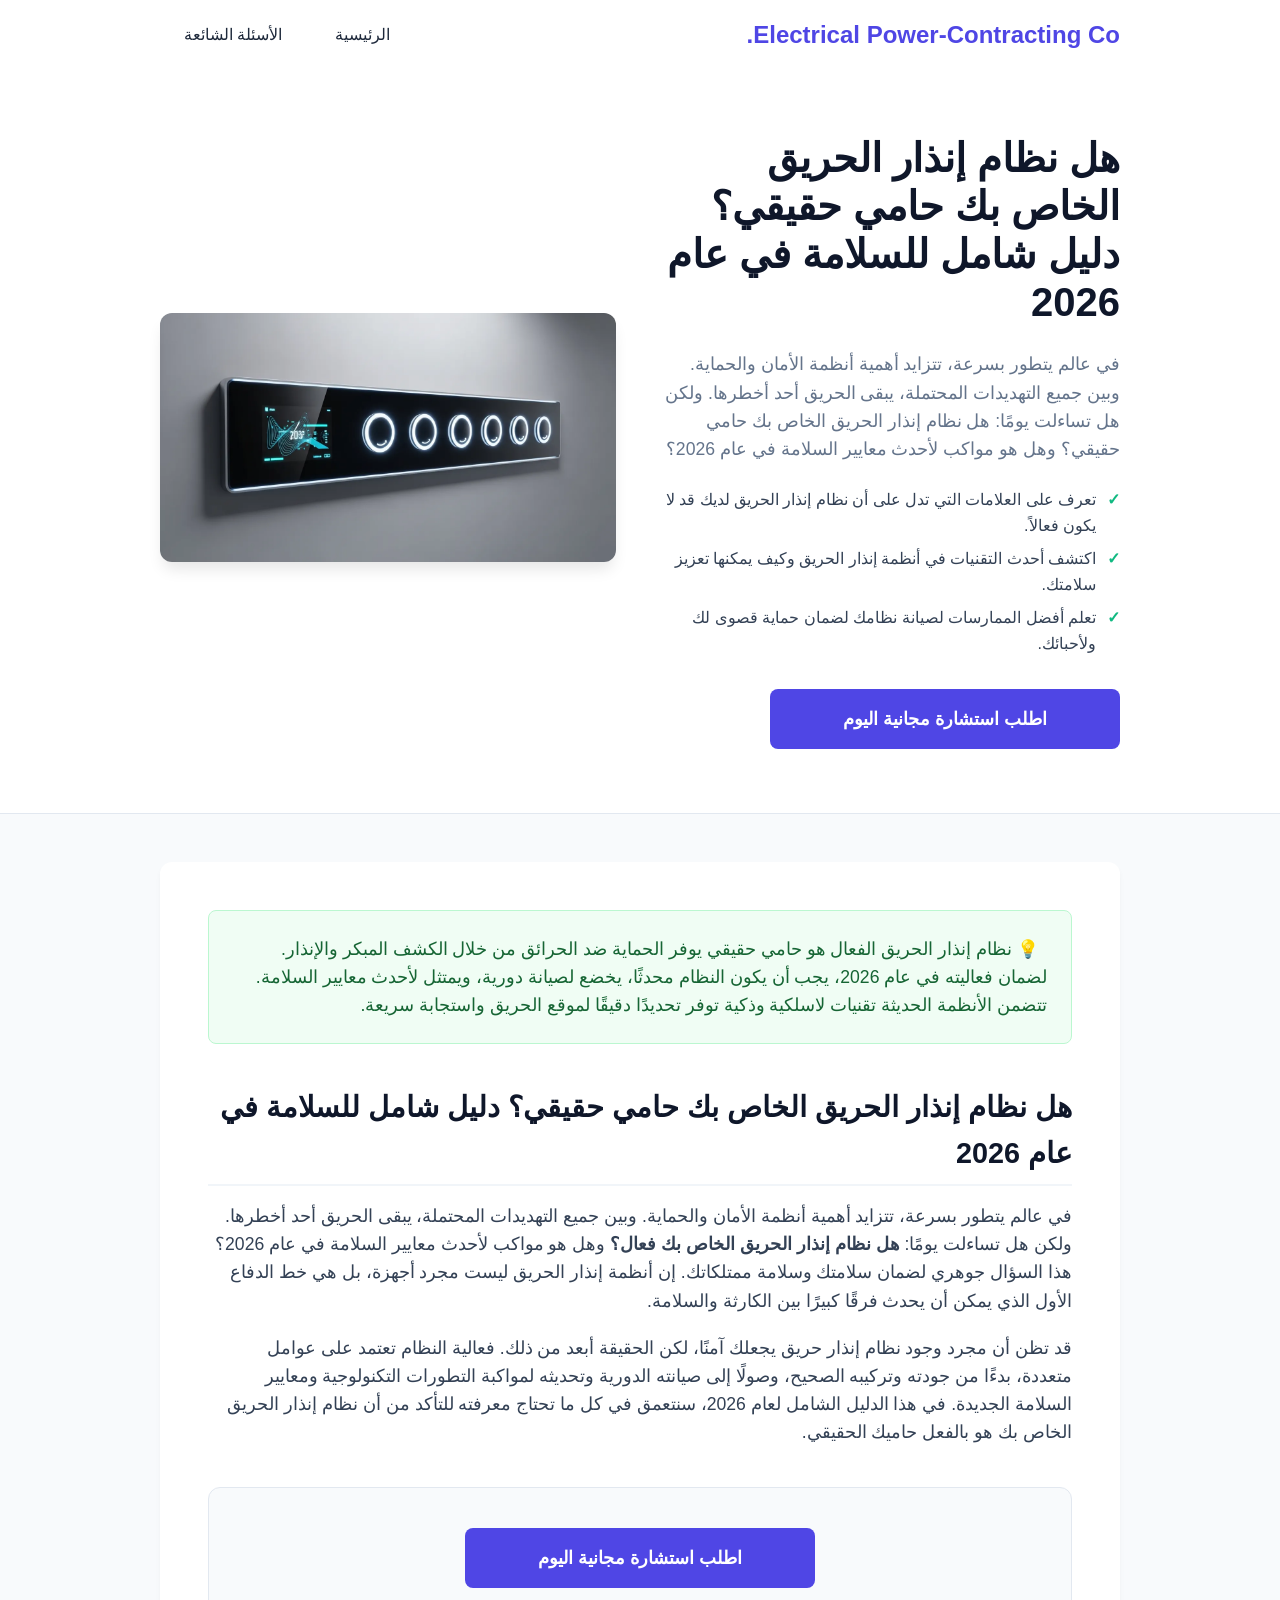
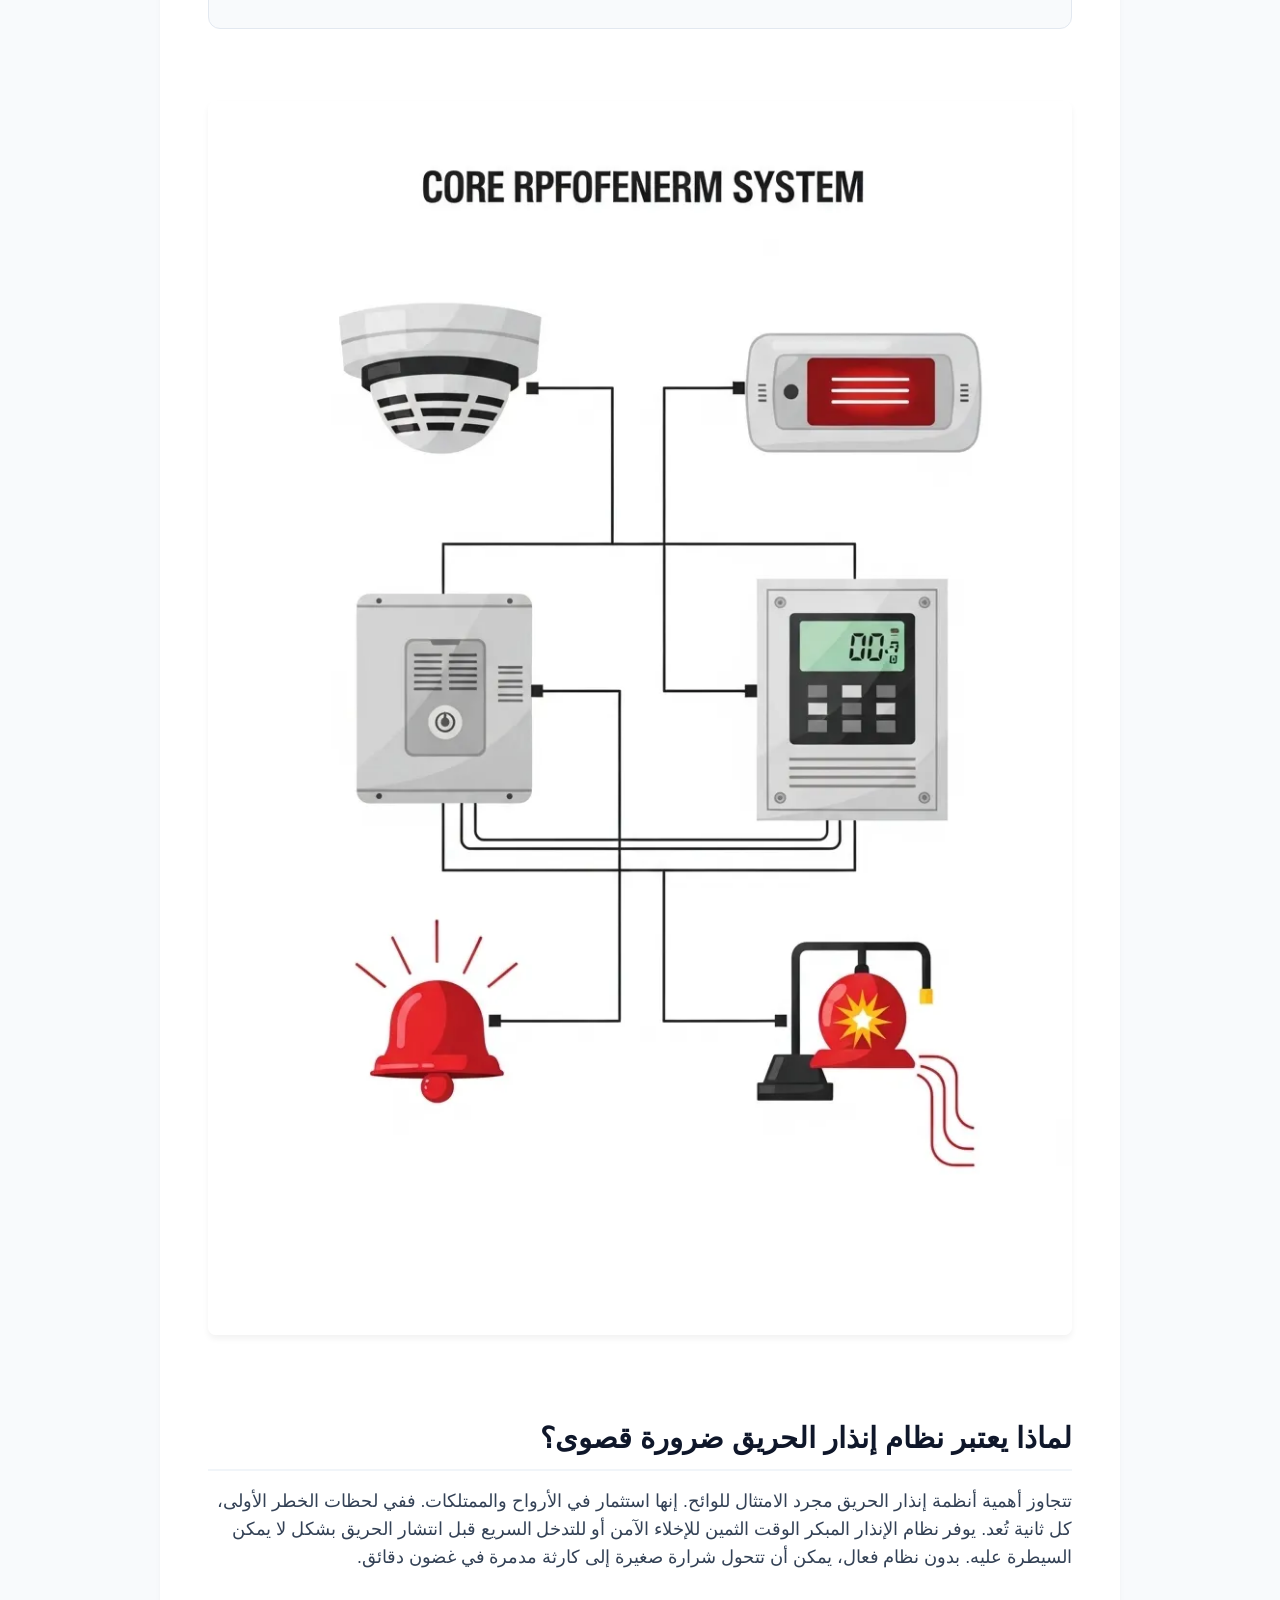
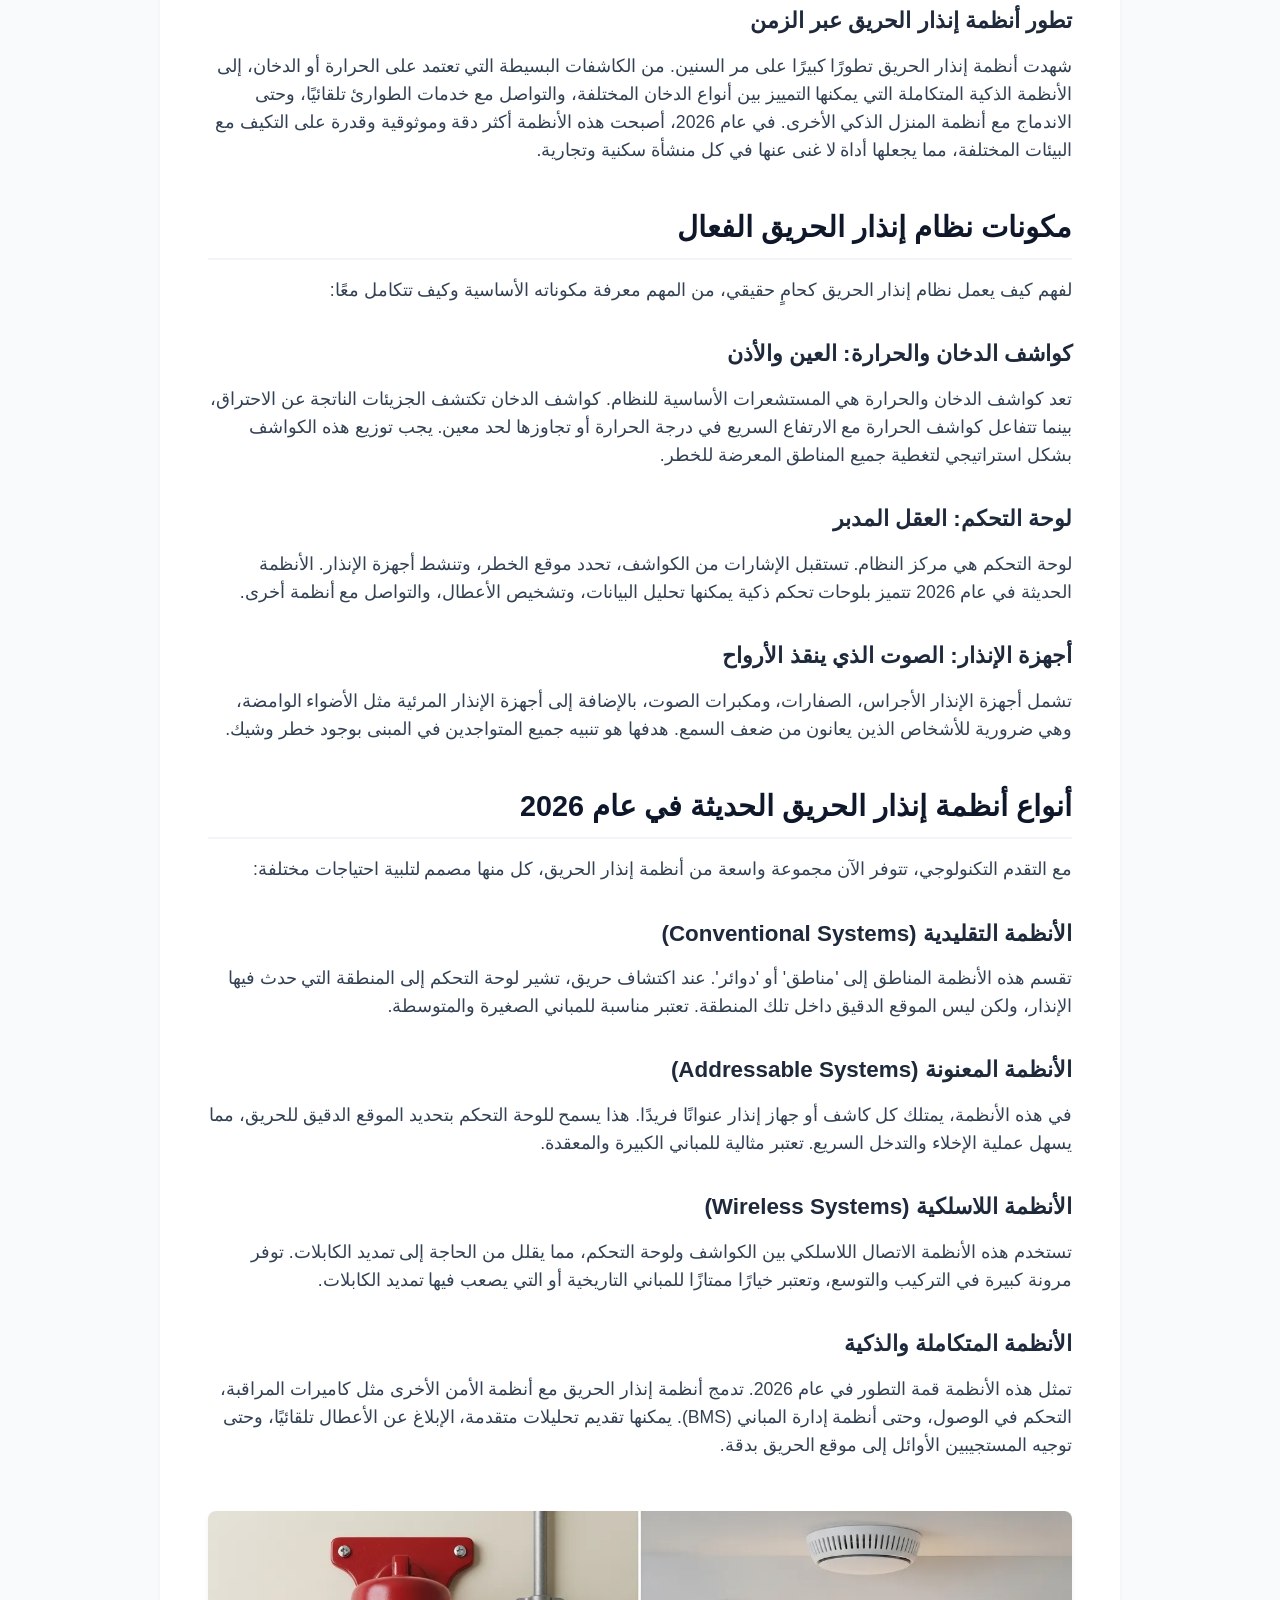
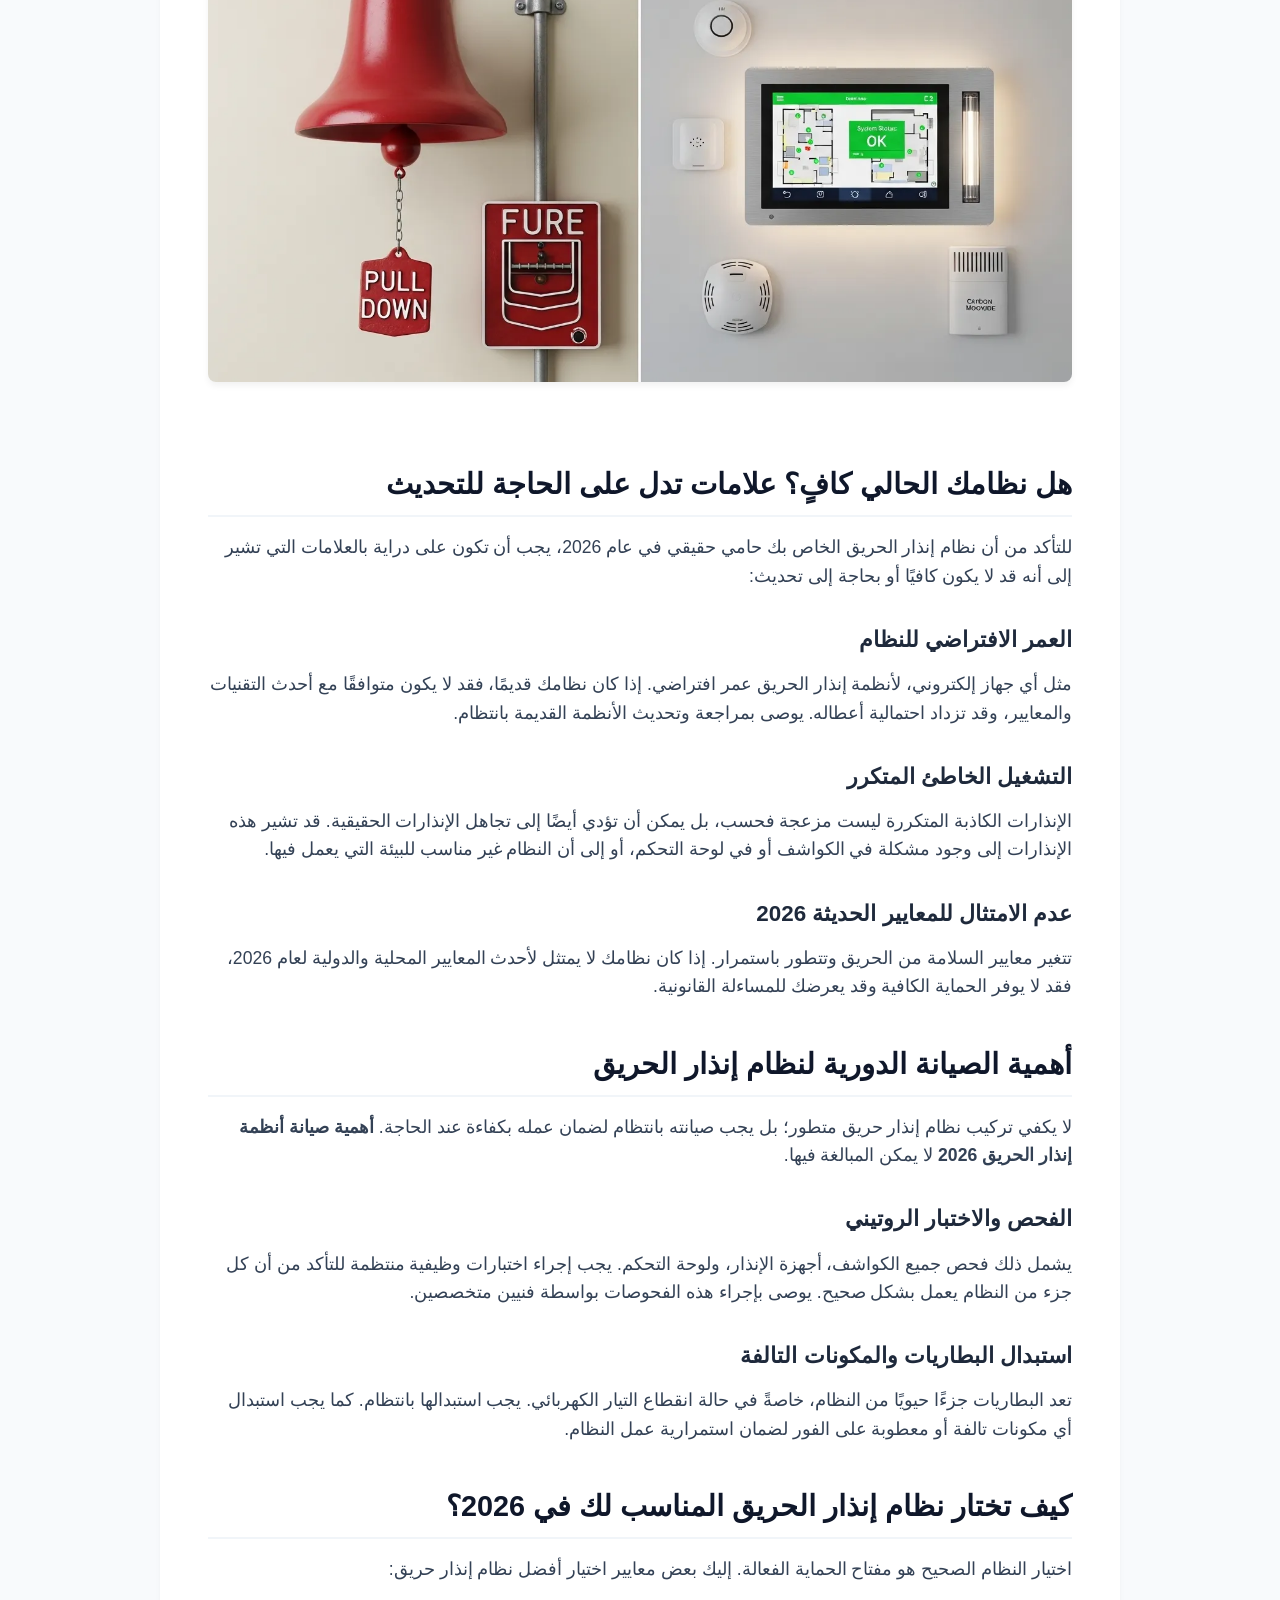
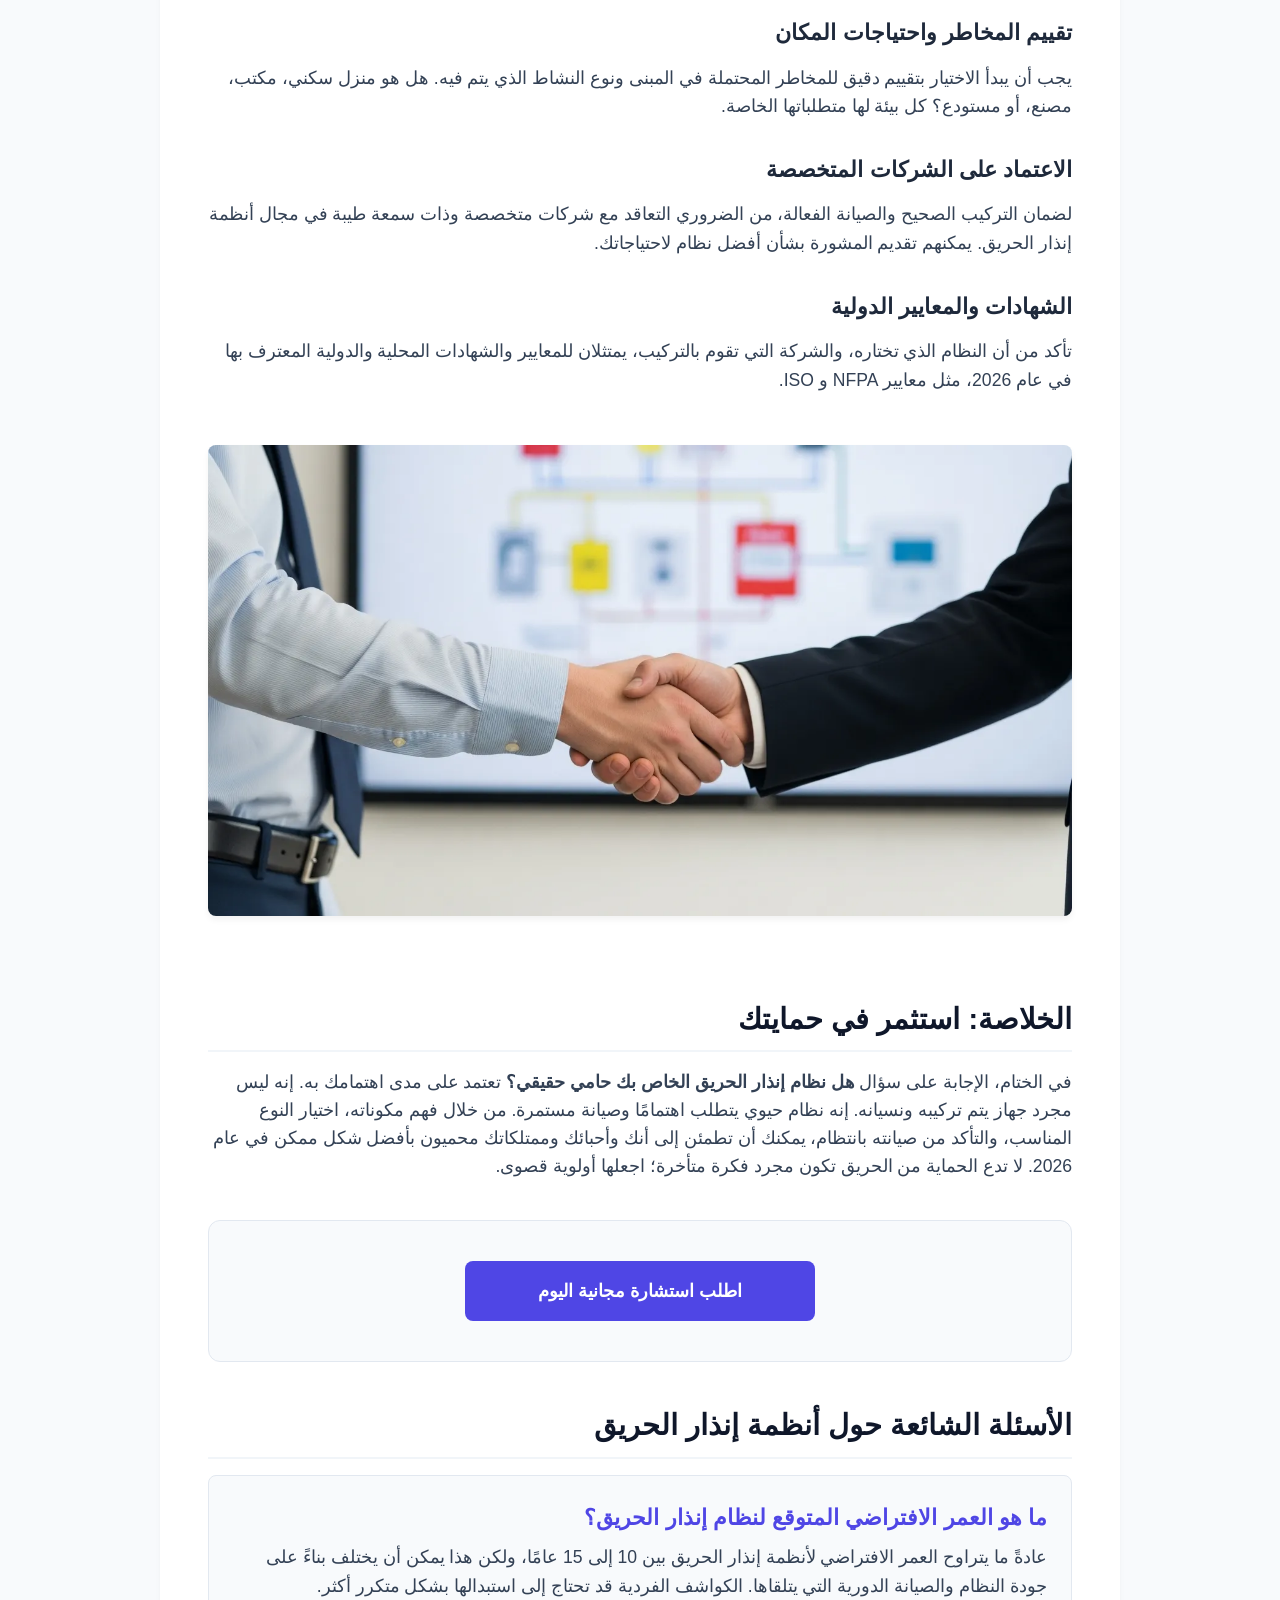
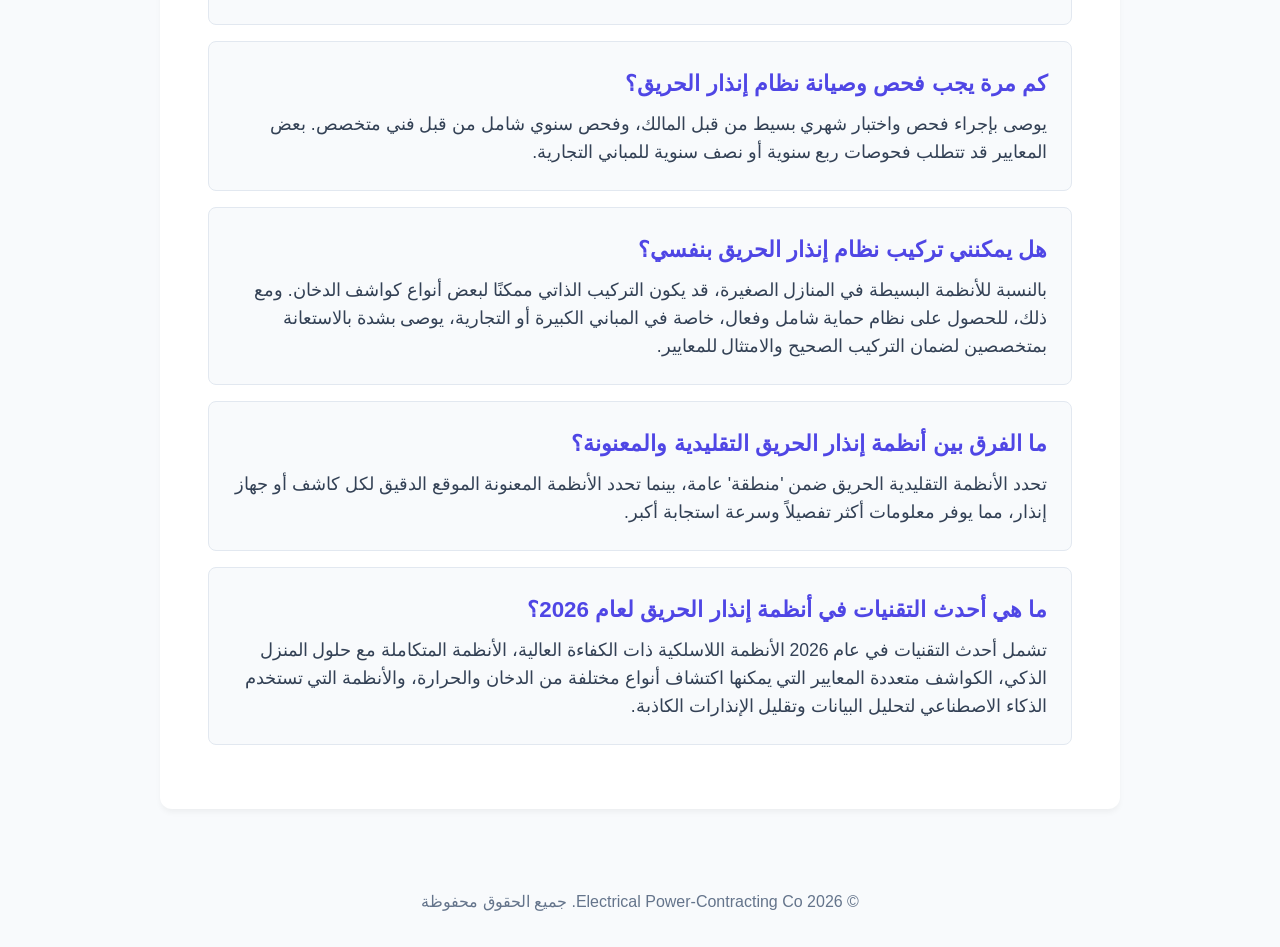
==== electrical-power-contracting/index.html @ bc776acf "Add files via upload" ====
<!DOCTYPE html>
<html lang="ar" dir="rtl">
<head>
    <meta charset="UTF-8">
    <meta name="viewport" content="width=device-width, initial-scale=1.0">
    <meta name="robots" content="index, follow">
    <title>هل نظام إنذار الحريق الخاص بك حامي حقيقي؟ دليل 2026 الشامل</title>
    <meta name="description" content="اكتشف ما إذا كان نظام إنذار الحريق الخاص بك يوفر الحماية الكافية في عام 2026. تعرف على أهمية الصيانة، أنواع الأنظمة الحديثة، وكيفية ضمان سلامة منزلك أو عملك.">
    <link rel="canonical" href="https://gcasif141-coder.github.io/electrical-power-contracting/">
    <link rel="icon" type="image/png" href="images/favicon.png">
    
    <!-- Open Graph -->
    <meta property="og:title" content="هل نظام إنذار الحريق الخاص بك حامي حقيقي؟ دليل 2026 الشامل">
    <meta property="og:description" content="اكتشف ما إذا كان نظام إنذار الحريق الخاص بك يوفر الحماية الكافية في عام 2026. تعرف على أهمية الصيانة، أنواع الأنظمة الحديثة، وكيفية ضمان سلامة منزلك أو عملك.">
    <meta property="og:image" content="https://gcasif141-coder.github.io/electrical-power-contracting/images/social.webp">
    <meta property="og:type" content="article">
    <meta property="og:url" content="https://gcasif141-coder.github.io/electrical-power-contracting/">
    
    <!-- Twitter -->
    <meta name="twitter:card" content="summary_large_image">
    <meta name="twitter:title" content="هل نظام إنذار الحريق الخاص بك حامي حقيقي؟ دليل 2026 الشامل">
    <meta name="twitter:description" content="اكتشف ما إذا كان نظام إنذار الحريق الخاص بك يوفر الحماية الكافية في عام 2026. تعرف على أهمية الصيانة، أنواع الأنظمة الحديثة، وكيفية ضمان سلامة منزلك أو عملك.">
    <meta name="twitter:image" content="https://gcasif141-coder.github.io/electrical-power-contracting/images/social.webp">

    <link rel="stylesheet" href="style.css">
    
    <!-- Schema.org -->
    <script type="application/ld+json">{"@context":"https://schema.org","@type":"Article","mainEntityOfPage":{"@type":"WebPage","@id":"https://gcasif141-coder.github.io/electrical-power-contracting/"},"headline":"هل نظام إنذار الحريق الخاص بك حامي حقيقي؟ دليل شامل للسلامة في عام 2026","description":"اكتشف ما إذا كان نظام إنذار الحريق الخاص بك يوفر الحماية الكافية في عام 2026. تعرف على أهمية الصيانة، أنواع الأنظمة الحديثة، وكيفية ضمان سلامة منزلك أو عملك.","image":"https://gcasif141-coder.github.io/electrical-power-contracting/images/featured.webp","author":{"@type":"Organization","name":"Electrical Power-Contracting Co."},"publisher":{"@type":"Organization","name":"Electrical Power-Contracting Co.","logo":{"@type":"ImageObject","url":"https://gcasif141-coder.github.io/electrical-power-contracting/images/social.webp"}},"datePublished":"2026-06-11T10:49:40.887Z","dateModified":"2026-06-11T10:49:40.888Z"}</script>
    <script type="application/ld+json">{"@context":"https://schema.org","@type":"FAQPage","mainEntity":[{"@type":"Question","name":"ما هو العمر الافتراضي المتوقع لنظام إنذار الحريق؟","acceptedAnswer":{"@type":"Answer","text":"يتراوح العمر الافتراضي لأنظمة إنذار الحريق عادةً بين 10 إلى 15 عامًا، مع الحاجة لاستبدال الكواشف الفردية بشكل متكرر أكثر."}},{"@type":"Question","name":"كم مرة يجب فحص وصيانة نظام إنذار الحريق؟","acceptedAnswer":{"@type":"Answer","text":"يوصى بإجراء فحص شهري بسيط من قبل المالك، وفحص سنوي شامل من قبل فني متخصص، وقد تتطلب بعض المعايير فحوصات ربع سنوية أو نصف سنوية للمباني التجارية."}},{"@type":"Question","name":"هل يمكنني تركيب نظام إنذار الحريق بنفسي؟","acceptedAnswer":{"@type":"Answer","text":"لا يوصى بتركيب نظام إنذار الحريق بنفسك للحماية الشاملة، خاصة في المباني الكبيرة أو التجارية. يجب الاستعانة بمتخصصين لضمان التركيب الصحيح والامتثال للمعايير."}},{"@type":"Question","name":"ما الفرق بين أنظمة إنذار الحريق التقليدية والمعنونة؟","acceptedAnswer":{"@type":"Answer","text":"الأنظمة التقليدية تحدد الحريق ضمن 'منطقة' عامة، بينما الأنظمة المعنونة تحدد الموقع الدقيق لكل كاشف أو جهاز إنذار، مما يوفر تفاصيل وسرعة استجابة أكبر."}},{"@type":"Question","name":"ما هي أحدث التقنيات في أنظمة إنذار الحريق لعام 2026؟","acceptedAnswer":{"@type":"Answer","text":"أحدث التقنيات في أنظمة إنذار الحريق لعام 2026 تشمل الأنظمة اللاسلكية عالية الكفاءة، الأنظمة المتكاملة مع حلول المنزل الذكي، الكواشف متعددة المعايير، والأنظمة التي تستخدم الذكاء الاصطناعي لتقليل الإنذارات الكاذبة."}}]}</script>
    <script type="application/ld+json">{"@context":"https://schema.org","@type":"BreadcrumbList","itemListElement":[{"@type":"ListItem","position":1,"name":"الرئيسية","item":"https://gcasif141-coder.github.io/electrical-power-contracting"},{"@type":"ListItem","position":2,"name":"هل نظام إنذار الحريق الخاص بك حامي حقيقي؟ دليل 2026 الشامل","item":"https://gcasif141-coder.github.io/electrical-power-contracting/"}]}</script>
</head>
<body>
    <header class="site-header">
        <div class="container">
            <div class="logo">Electrical Power-Contracting Co.</div>
            <nav>
                <a href="https://gcasif141-coder.github.io/electrical-power-contracting/">الرئيسية</a>
                <a href="#faq">الأسئلة الشائعة</a>
            </nav>
        </div>
    </header>

    <main>
        <section class="hero-section">
            <div class="container hero-grid">
                <div class="hero-content">
                    <h1>هل نظام إنذار الحريق الخاص بك حامي حقيقي؟ دليل شامل للسلامة في عام 2026</h1>
                    <p class="hero-intro">في عالم يتطور بسرعة، تتزايد أهمية أنظمة الأمان والحماية. وبين جميع التهديدات المحتملة، يبقى الحريق أحد أخطرها. ولكن هل تساءلت يومًا: هل نظام إنذار الحريق الخاص بك حامي حقيقي؟ وهل هو مواكب لأحدث معايير السلامة في عام 2026؟</p>
                    <ul class="hero-benefits">
                        <li>تعرف على العلامات التي تدل على أن نظام إنذار الحريق لديك قد لا يكون فعالاً.</li>
<li>اكتشف أحدث التقنيات في أنظمة إنذار الحريق وكيف يمكنها تعزيز سلامتك.</li>
<li>تعلم أفضل الممارسات لصيانة نظامك لضمان حماية قصوى لك ولأحبائك.</li>
                    </ul>
                    <div class="hero-cta">
                        <a href="https://epc-ksa.com/contact-us/?utm_source=Github&utm_medium=organic" class="cta-button" target="_blank" rel="noopener noreferrer">اطلب استشارة مجانية اليوم</a>
                    </div>
                </div>
                <div class="hero-image">
                    <img src="images/featured.webp" alt="لوحة تحكم حديثة لنظام إنذار الحريق في بيئة مكتبية معاصرة" width="800" height="450" loading="eager">
                </div>
            </div>
        </section>

        <div class="container">
            <article class="post-content">
                
                
                
    <div class="aio-snippet">
        <strong>💡</strong> نظام إنذار الحريق الفعال هو حامي حقيقي يوفر الحماية ضد الحرائق من خلال الكشف المبكر والإنذار. لضمان فعاليته في عام 2026، يجب أن يكون النظام محدثًا، يخضع لصيانة دورية، ويمتثل لأحدث معايير السلامة. تتضمن الأنظمة الحديثة تقنيات لاسلكية وذكية توفر تحديدًا دقيقًا لموقع الحريق واستجابة سريعة.
    </div>
  

                <h2>هل نظام إنذار الحريق الخاص بك حامي حقيقي؟ دليل شامل للسلامة في عام 2026</h2>

<p>في عالم يتطور بسرعة، تتزايد أهمية أنظمة الأمان والحماية. وبين جميع التهديدات المحتملة، يبقى الحريق أحد أخطرها. ولكن هل تساءلت يومًا: <strong>هل نظام إنذار الحريق الخاص بك فعال؟</strong> وهل هو مواكب لأحدث معايير السلامة في عام 2026؟ هذا السؤال جوهري لضمان سلامتك وسلامة ممتلكاتك. إن أنظمة إنذار الحريق ليست مجرد أجهزة، بل هي خط الدفاع الأول الذي يمكن أن يحدث فرقًا كبيرًا بين الكارثة والسلامة.</p>

<p>قد تظن أن مجرد وجود نظام إنذار حريق يجعلك آمنًا، لكن الحقيقة أبعد من ذلك. فعالية النظام تعتمد على عوامل متعددة، بدءًا من جودته وتركيبه الصحيح، وصولًا إلى صيانته الدورية وتحديثه لمواكبة التطورات التكنولوجية ومعايير السلامة الجديدة. في هذا الدليل الشامل لعام 2026، سنتعمق في كل ما تحتاج معرفته للتأكد من أن نظام إنذار الحريق الخاص بك هو بالفعل حاميك الحقيقي.</p>

<div class="cta-wrapper">
        <a href="https://epc-ksa.com/contact-us/?utm_source=Github&utm_medium=organic" class="cta-button" target="_blank" rel="noopener noreferrer">اطلب استشارة مجانية اليوم</a>
    </div>

<img src="images/infographic.webp" alt="رسوم بيانية توضح مكونات نظام إنذار الحريق: كاشف الدخان والحرارة، لوحة التحكم، وجرس الإنذار" width="800" height="1066" loading="lazy" class="content-img">

<h2>لماذا يعتبر نظام إنذار الحريق ضرورة قصوى؟</h2>

<p>تتجاوز أهمية أنظمة إنذار الحريق مجرد الامتثال للوائح. إنها استثمار في الأرواح والممتلكات. ففي لحظات الخطر الأولى، كل ثانية تُعد. يوفر نظام الإنذار المبكر الوقت الثمين للإخلاء الآمن أو للتدخل السريع قبل انتشار الحريق بشكل لا يمكن السيطرة عليه. بدون نظام فعال، يمكن أن تتحول شرارة صغيرة إلى كارثة مدمرة في غضون دقائق.</p>

<h3>تطور أنظمة إنذار الحريق عبر الزمن</h3>

<p>شهدت أنظمة إنذار الحريق تطورًا كبيرًا على مر السنين. من الكاشفات البسيطة التي تعتمد على الحرارة أو الدخان، إلى الأنظمة الذكية المتكاملة التي يمكنها التمييز بين أنواع الدخان المختلفة، والتواصل مع خدمات الطوارئ تلقائيًا، وحتى الاندماج مع أنظمة المنزل الذكي الأخرى. في عام 2026، أصبحت هذه الأنظمة أكثر دقة وموثوقية وقدرة على التكيف مع البيئات المختلفة، مما يجعلها أداة لا غنى عنها في كل منشأة سكنية وتجارية.</p>

<h2>مكونات نظام إنذار الحريق الفعال</h2>

<p>لفهم كيف يعمل نظام إنذار الحريق كحامٍ حقيقي، من المهم معرفة مكوناته الأساسية وكيف تتكامل معًا:</p>

<h3>كواشف الدخان والحرارة: العين والأذن</h3>

<p>تعد كواشف الدخان والحرارة هي المستشعرات الأساسية للنظام. كواشف الدخان تكتشف الجزيئات الناتجة عن الاحتراق، بينما تتفاعل كواشف الحرارة مع الارتفاع السريع في درجة الحرارة أو تجاوزها لحد معين. يجب توزيع هذه الكواشف بشكل استراتيجي لتغطية جميع المناطق المعرضة للخطر.</p>

<h3>لوحة التحكم: العقل المدبر</h3>

<p>لوحة التحكم هي مركز النظام. تستقبل الإشارات من الكواشف، تحدد موقع الخطر، وتنشط أجهزة الإنذار. الأنظمة الحديثة في عام 2026 تتميز بلوحات تحكم ذكية يمكنها تحليل البيانات، وتشخيص الأعطال، والتواصل مع أنظمة أخرى.</p>

<h3>أجهزة الإنذار: الصوت الذي ينقذ الأرواح</h3>

<p>تشمل أجهزة الإنذار الأجراس، الصفارات، ومكبرات الصوت، بالإضافة إلى أجهزة الإنذار المرئية مثل الأضواء الوامضة، وهي ضرورية للأشخاص الذين يعانون من ضعف السمع. هدفها هو تنبيه جميع المتواجدين في المبنى بوجود خطر وشيك.</p>

<h2>أنواع أنظمة إنذار الحريق الحديثة في عام 2026</h2>

<p>مع التقدم التكنولوجي، تتوفر الآن مجموعة واسعة من أنظمة إنذار الحريق، كل منها مصمم لتلبية احتياجات مختلفة:</p>

<h3>الأنظمة التقليدية (Conventional Systems)</h3>

<p>تقسم هذه الأنظمة المناطق إلى 'مناطق' أو 'دوائر'. عند اكتشاف حريق، تشير لوحة التحكم إلى المنطقة التي حدث فيها الإنذار، ولكن ليس الموقع الدقيق داخل تلك المنطقة. تعتبر مناسبة للمباني الصغيرة والمتوسطة.</p>

<h3>الأنظمة المعنونة (Addressable Systems)</h3>

<p>في هذه الأنظمة، يمتلك كل كاشف أو جهاز إنذار عنوانًا فريدًا. هذا يسمح للوحة التحكم بتحديد الموقع الدقيق للحريق، مما يسهل عملية الإخلاء والتدخل السريع. تعتبر مثالية للمباني الكبيرة والمعقدة.</p>

<h3>الأنظمة اللاسلكية (Wireless Systems)</h3>

<p>تستخدم هذه الأنظمة الاتصال اللاسلكي بين الكواشف ولوحة التحكم، مما يقلل من الحاجة إلى تمديد الكابلات. توفر مرونة كبيرة في التركيب والتوسع، وتعتبر خيارًا ممتازًا للمباني التاريخية أو التي يصعب فيها تمديد الكابلات.</p>

<h3>الأنظمة المتكاملة والذكية</h3>

<p>تمثل هذه الأنظمة قمة التطور في عام 2026. تدمج أنظمة إنذار الحريق مع أنظمة الأمن الأخرى مثل كاميرات المراقبة، التحكم في الوصول، وحتى أنظمة إدارة المباني (BMS). يمكنها تقديم تحليلات متقدمة، الإبلاغ عن الأعطال تلقائيًا، وحتى توجيه المستجيبين الأوائل إلى موقع الحريق بدقة.</p>

<img src="images/comparison.webp" alt="مقارنة بين نظام إنذار حريق تقليدي ونظام إنذار حريق ذكي حديث" width="800" height="450" loading="lazy" class="content-img">

<h2>هل نظامك الحالي كافٍ؟ علامات تدل على الحاجة للتحديث</h2>

<p>للتأكد من أن نظام إنذار الحريق الخاص بك حامي حقيقي في عام 2026، يجب أن تكون على دراية بالعلامات التي تشير إلى أنه قد لا يكون كافيًا أو بحاجة إلى تحديث:</p>

<h3>العمر الافتراضي للنظام</h3>

<p>مثل أي جهاز إلكتروني، لأنظمة إنذار الحريق عمر افتراضي. إذا كان نظامك قديمًا، فقد لا يكون متوافقًا مع أحدث التقنيات والمعايير، وقد تزداد احتمالية أعطاله. يوصى بمراجعة وتحديث الأنظمة القديمة بانتظام.</p>

<h3>التشغيل الخاطئ المتكرر</h3>

<p>الإنذارات الكاذبة المتكررة ليست مزعجة فحسب، بل يمكن أن تؤدي أيضًا إلى تجاهل الإنذارات الحقيقية. قد تشير هذه الإنذارات إلى وجود مشكلة في الكواشف أو في لوحة التحكم، أو إلى أن النظام غير مناسب للبيئة التي يعمل فيها.</p>

<h3>عدم الامتثال للمعايير الحديثة 2026</h3>

<p>تتغير معايير السلامة من الحريق وتتطور باستمرار. إذا كان نظامك لا يمتثل لأحدث المعايير المحلية والدولية لعام 2026، فقد لا يوفر الحماية الكافية وقد يعرضك للمساءلة القانونية.</p>

<h2>أهمية الصيانة الدورية لنظام إنذار الحريق</h2>

<p>لا يكفي تركيب نظام إنذار حريق متطور؛ بل يجب صيانته بانتظام لضمان عمله بكفاءة عند الحاجة. <strong>أهمية صيانة أنظمة إنذار الحريق 2026</strong> لا يمكن المبالغة فيها.</p>

<h3>الفحص والاختبار الروتيني</h3>

<p>يشمل ذلك فحص جميع الكواشف، أجهزة الإنذار، ولوحة التحكم. يجب إجراء اختبارات وظيفية منتظمة للتأكد من أن كل جزء من النظام يعمل بشكل صحيح. يوصى بإجراء هذه الفحوصات بواسطة فنيين متخصصين.</p>

<h3>استبدال البطاريات والمكونات التالفة</h3>

<p>تعد البطاريات جزءًا حيويًا من النظام، خاصةً في حالة انقطاع التيار الكهربائي. يجب استبدالها بانتظام. كما يجب استبدال أي مكونات تالفة أو معطوبة على الفور لضمان استمرارية عمل النظام.</p>

<h2>كيف تختار نظام إنذار الحريق المناسب لك في 2026؟</h2>

<p>اختيار النظام الصحيح هو مفتاح الحماية الفعالة. إليك بعض معايير اختيار أفضل نظام إنذار حريق:</p>

<h3>تقييم المخاطر واحتياجات المكان</h3>

<p>يجب أن يبدأ الاختيار بتقييم دقيق للمخاطر المحتملة في المبنى ونوع النشاط الذي يتم فيه. هل هو منزل سكني، مكتب، مصنع، أو مستودع؟ كل بيئة لها متطلباتها الخاصة.</p>

<h3>الاعتماد على الشركات المتخصصة</h3>

<p>لضمان التركيب الصحيح والصيانة الفعالة، من الضروري التعاقد مع شركات متخصصة وذات سمعة طيبة في مجال أنظمة إنذار الحريق. يمكنهم تقديم المشورة بشأن أفضل نظام لاحتياجاتك.</p>

<h3>الشهادات والمعايير الدولية</h3>

<p>تأكد من أن النظام الذي تختاره، والشركة التي تقوم بالتركيب، يمتثلان للمعايير والشهادات المحلية والدولية المعترف بها في عام 2026، مثل معايير NFPA و ISO.</p>

<img src="images/cta-banner.webp" alt="مصافحة بين عميل وخبير سلامة، ترمز للاستشارة المهنية لأنظمة إنذار الحريق" width="800" height="450" loading="lazy" class="content-img cta-img">

<h2>الخلاصة: استثمر في حمايتك</h2>

<p>في الختام، الإجابة على سؤال <strong>هل نظام إنذار الحريق الخاص بك حامي حقيقي؟</strong> تعتمد على مدى اهتمامك به. إنه ليس مجرد جهاز يتم تركيبه ونسيانه. إنه نظام حيوي يتطلب اهتمامًا وصيانة مستمرة. من خلال فهم مكوناته، اختيار النوع المناسب، والتأكد من صيانته بانتظام، يمكنك أن تطمئن إلى أنك وأحبائك وممتلكاتك محميون بأفضل شكل ممكن في عام 2026. لا تدع الحماية من الحريق تكون مجرد فكرة متأخرة؛ اجعلها أولوية قصوى.</p>

<div class="cta-wrapper">
        <a href="https://epc-ksa.com/contact-us/?utm_source=Github&utm_medium=organic" class="cta-button" target="_blank" rel="noopener noreferrer">اطلب استشارة مجانية اليوم</a>
    </div>

<section id="faq" class="faq-section">
<h2>الأسئلة الشائعة حول أنظمة إنذار الحريق</h2>

<div class="faq-item">
<h3>ما هو العمر الافتراضي المتوقع لنظام إنذار الحريق؟</h3>
<p>عادةً ما يتراوح العمر الافتراضي لأنظمة إنذار الحريق بين 10 إلى 15 عامًا، ولكن هذا يمكن أن يختلف بناءً على جودة النظام والصيانة الدورية التي يتلقاها. الكواشف الفردية قد تحتاج إلى استبدالها بشكل متكرر أكثر.</p>
</div>

<div class="faq-item">
<h3>كم مرة يجب فحص وصيانة نظام إنذار الحريق؟</h3>
<p>يوصى بإجراء فحص واختبار شهري بسيط من قبل المالك، وفحص سنوي شامل من قبل فني متخصص. بعض المعايير قد تتطلب فحوصات ربع سنوية أو نصف سنوية للمباني التجارية.</p>
</div>

<div class="faq-item">
<h3>هل يمكنني تركيب نظام إنذار الحريق بنفسي؟</h3>
<p>بالنسبة للأنظمة البسيطة في المنازل الصغيرة، قد يكون التركيب الذاتي ممكنًا لبعض أنواع كواشف الدخان. ومع ذلك، للحصول على نظام حماية شامل وفعال، خاصة في المباني الكبيرة أو التجارية، يوصى بشدة بالاستعانة بمتخصصين لضمان التركيب الصحيح والامتثال للمعايير.</p>
</div>

<div class="faq-item">
<h3>ما الفرق بين أنظمة إنذار الحريق التقليدية والمعنونة؟</h3>
<p>تحدد الأنظمة التقليدية الحريق ضمن 'منطقة' عامة، بينما تحدد الأنظمة المعنونة الموقع الدقيق لكل كاشف أو جهاز إنذار، مما يوفر معلومات أكثر تفصيلاً وسرعة استجابة أكبر.</p>
</div>

<div class="faq-item">
<h3>ما هي أحدث التقنيات في أنظمة إنذار الحريق لعام 2026؟</h3>
<p>تشمل أحدث التقنيات في عام 2026 الأنظمة اللاسلكية ذات الكفاءة العالية، الأنظمة المتكاملة مع حلول المنزل الذكي، الكواشف متعددة المعايير التي يمكنها اكتشاف أنواع مختلفة من الدخان والحرارة، والأنظمة التي تستخدم الذكاء الاصطناعي لتحليل البيانات وتقليل الإنذارات الكاذبة.</p>
</div>
</section>
            </article>
        </div>
    </main>

    <footer class="site-footer">
        <div class="container">
            <p>&copy; 2026 Electrical Power-Contracting Co. جميع الحقوق محفوظة</p>
        </div>
    </footer>

    <script src="script.js"></script>
</body>
</html>
---- electrical-power-contracting/style.css ----
:root {
    --primary: #4f46e5;
    --primary-hover: #4338ca;
    --text-main: #1e293b;
    --text-light: #64748b;
    --bg-main: #f8fafc;
    --bg-card: #ffffff;
    --border-color: #e2e8f0;
}

* {
    box-sizing: border-box;
    margin: 0;
    padding: 0;
}

body {
    font-family: -apple-system, BlinkMacSystemFont, "Segoe UI", Roboto, Helvetica, Arial, sans-serif;
    line-height: 1.6;
    color: var(--text-main);
    background-color: var(--bg-main);
}

.container {
    max-width: 1000px;
    margin: 0 auto;
    padding: 0 20px;
}

.site-header {
    background: var(--bg-card);
    box-shadow: 0 1px 3px rgba(0,0,0,0.1);
    padding: 1rem 0;
}

.site-header .container {
    display: flex;
    justify-content: space-between;
    align-items: center;
}

.logo {
    font-size: 1.5rem;
    font-weight: bold;
    color: var(--primary);
}

.site-header nav a {
    margin: 0 1.5rem;
    text-decoration: none;
    color: var(--text-main);
    font-weight: 500;
}

/* Hero Section */
.hero-section {
    background: #ffffff;
    padding: 4rem 0;
    border-bottom: 1px solid var(--border-color);
    margin-bottom: 3rem;
}

.hero-grid {
    display: grid;
    grid-template-columns: 1fr 1fr;
    gap: 3rem;
    align-items: center;
}

.hero-content h1 {
    font-size: 2.5rem;
    line-height: 1.2;
    margin-bottom: 1.5rem;
    color: #0f172a;
}

.hero-intro {
    font-size: 1.1rem;
    color: var(--text-light);
    margin-bottom: 1.5rem;
}

.hero-benefits {
    list-style: none;
    margin-bottom: 2rem;
    padding: 0;
}

.hero-benefits li {
    position: relative;
    padding: 0 1.5rem;
    margin-bottom: 0.5rem;
    font-weight: 500;
    color: #334155;
}

[dir="rtl"] .hero-benefits li {
    padding: 0 1.5rem 0 0;
}

.hero-benefits li::before {
    content: "✓";
    position: absolute;
    left: 0;
    color: #10b981;
    font-weight: bold;
}

[dir="rtl"] .hero-benefits li::before {
    left: auto;
    right: 0;
}

.hero-image img {
    width: 100%;
    height: auto;
    border-radius: 12px;
    box-shadow: 0 10px 15px -3px rgba(0,0,0,0.1);
}

.cta-button {
    display: inline-block;
    background-color: var(--primary);
    color: white;
    padding: 1rem 2rem;
    text-decoration: none;
    border-radius: 8px;
    font-weight: bold;
    font-size: 1.1rem;
    text-align: center;
    transition: background-color 0.2s;
    width: 100%;
    max-width: 350px;
}

.cta-button:hover {
    background-color: var(--primary-hover);
}

/* Article Content */
.post-content {
    background: var(--bg-card);
    padding: 3rem;
    border-radius: 12px;
    box-shadow: 0 4px 6px -1px rgba(0,0,0,0.05);
    margin-bottom: 3rem;
}

.post-content h2 {
    font-size: 1.8rem;
    margin-top: 2.5rem;
    margin-bottom: 1rem;
    color: #0f172a;
    border-bottom: 2px solid #f1f5f9;
    padding-bottom: 0.5rem;
}

.post-content h3 {
    font-size: 1.4rem;
    margin-top: 2rem;
    margin-bottom: 0.8rem;
}

.post-content p {
    margin-bottom: 1.2rem;
    font-size: 1.1rem;
    color: #334155;
}

.post-content ul {
    margin-bottom: 1.5rem;
    padding: 0 1.5rem;
    color: #334155;
}

.post-content li {
    margin-bottom: 0.5rem;
}

/* AIO Snippet */
.aio-snippet {
    background: #f0fdf4;
    border: 1px solid #bbf7d0;
    padding: 1.5rem;
    border-radius: 8px;
    margin-bottom: 2rem;
    color: #166534;
    font-size: 1.1rem;
}

.aio-snippet strong {
    color: #15803d;
    margin-right: 0.5rem;
}

/* Table of Contents */
.toc {
    background: #f8fafc;
    padding: 1.5rem;
    border-radius: 8px;
    margin-bottom: 2.5rem;
    border: 1px solid var(--border-color);
}

.toc-title {
    font-weight: bold;
    font-size: 1.2rem;
    margin-bottom: 1rem;
    color: #0f172a;
}

.toc ul {
    list-style: none;
    padding: 0;
    margin-bottom: 0;
}

.toc li {
    margin-bottom: 0.5rem;
}

.toc a {
    color: var(--primary);
    text-decoration: none;
}

.toc a:hover {
    text-decoration: underline;
}

/* Images */
.content-img {
    width: 100%;
    height: auto;
    border-radius: 8px;
    margin: 2rem 0;
    box-shadow: 0 4px 6px rgba(0,0,0,0.05);
}

/* Tables */
.table-responsive {
    overflow-x: auto;
    margin: 2rem 0;
}

.comparison-table {
    width: 100%;
    border-collapse: collapse;
    text-align: left;
}

[dir="rtl"] .comparison-table {
    text-align: right;
}

.comparison-table th, .comparison-table td {
    padding: 1rem;
    border: 1px solid var(--border-color);
}

.comparison-table th {
    background: #f8fafc;
    font-weight: bold;
    color: #0f172a;
}

/* CTA Wrapper */
.cta-wrapper {
    text-align: center;
    background: #f8fafc;
    padding: 2.5rem;
    border-radius: 12px;
    margin: 2.5rem 0;
    border: 1px solid var(--border-color);
}

.cta-wrapper .cta-button {
    margin: 0 auto;
}

.affiliate-link {
    color: var(--primary);
    font-weight: 500;
    text-decoration: underline;
}

blockquote {
    background: #f1f5f9;
    padding: 1.5rem;
    border-radius: 8px;
    margin: 1.5rem 0;
    font-style: italic;
    border-left: 4px solid var(--primary);
}

[dir="rtl"] blockquote {
    border-left: none;
    border-right: 4px solid var(--primary);
}

/* FAQ Section */
.faq-section {
    margin-top: 2.5rem;
}

.faq-item {
    background: #f8fafc;
    border: 1px solid var(--border-color);
    border-radius: 8px;
    padding: 1.5rem;
    margin-bottom: 1rem;
}

.faq-item h3 {
    margin-top: 0;
    margin-bottom: 0.5rem;
    color: var(--primary);
}

.faq-item p {
    margin-bottom: 0;
}

.site-footer {
    text-align: center;
    padding: 2rem 0;
    color: var(--text-light);
}

@media (max-width: 768px) {
    .hero-grid {
        grid-template-columns: 1fr;
        gap: 2rem;
    }
    .hero-content h1 {
        font-size: 2rem;
    }
    .post-content {
        padding: 1.5rem;
    }
}
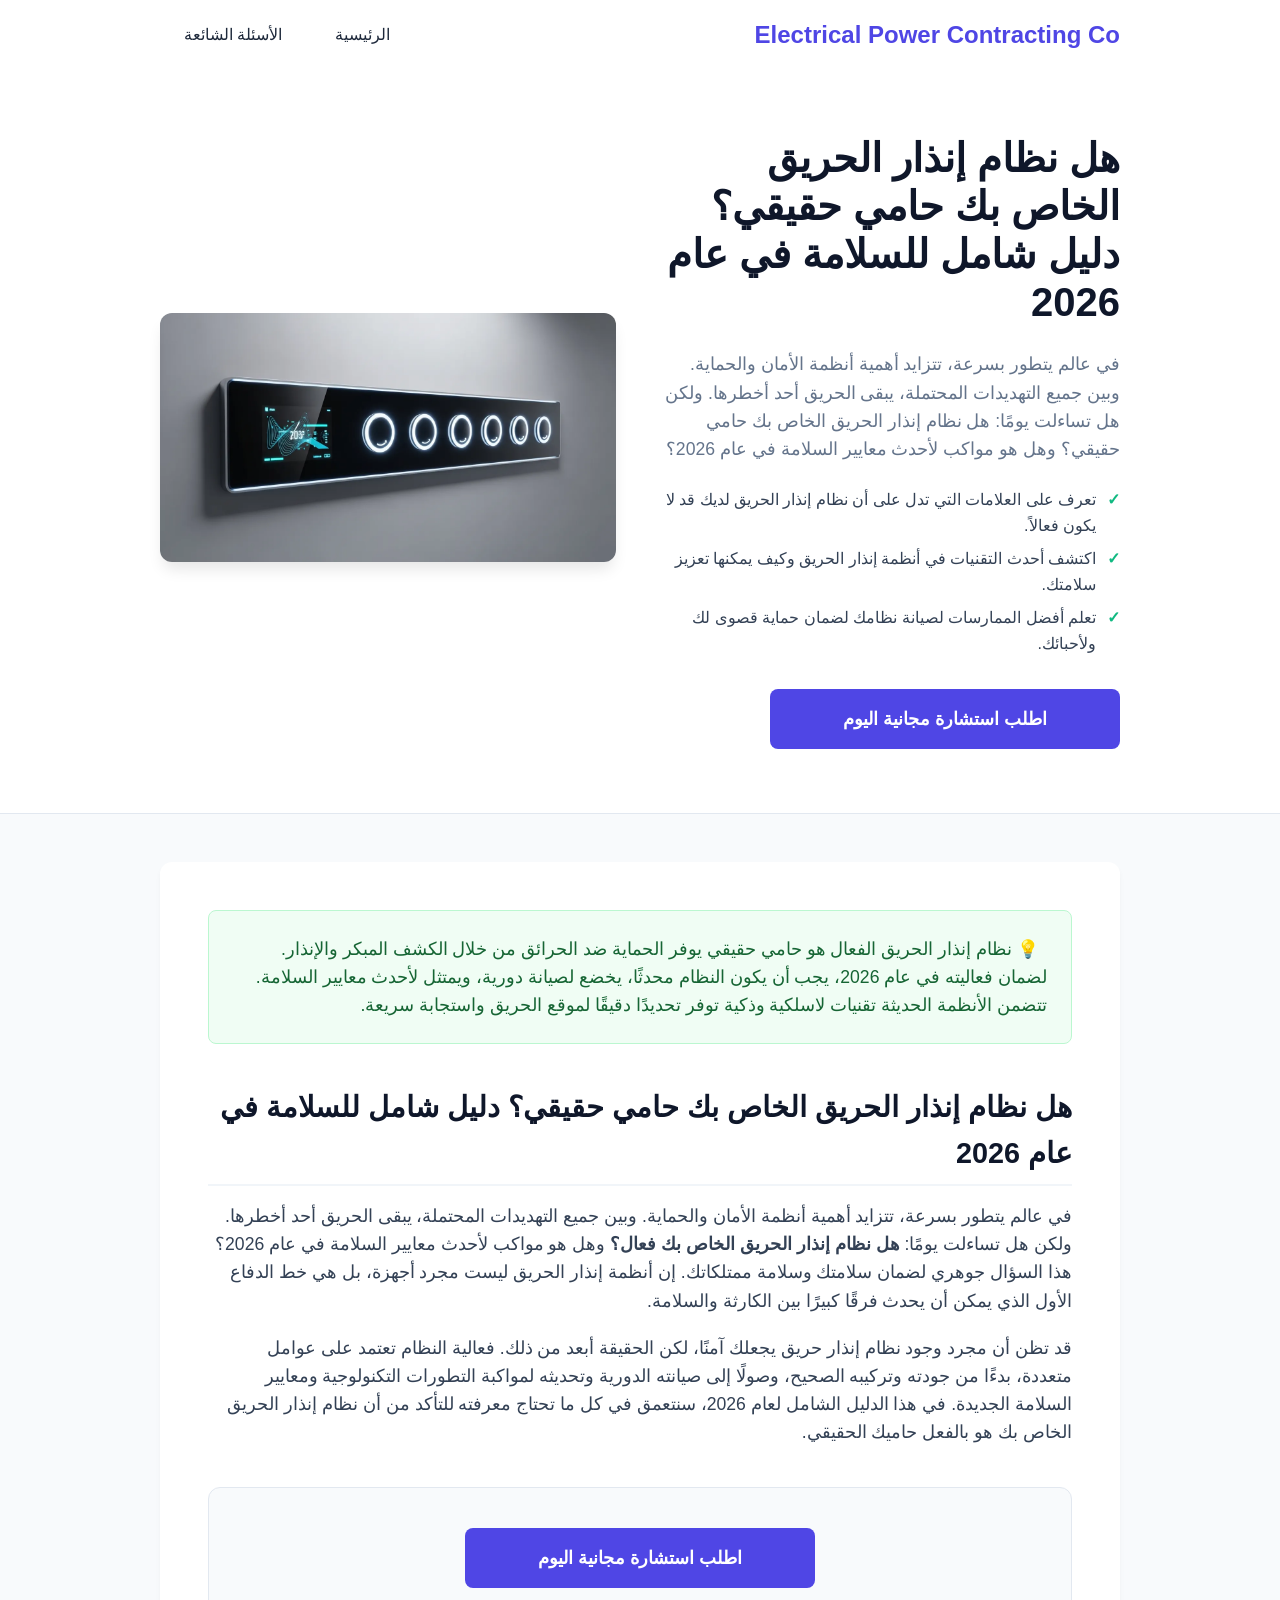
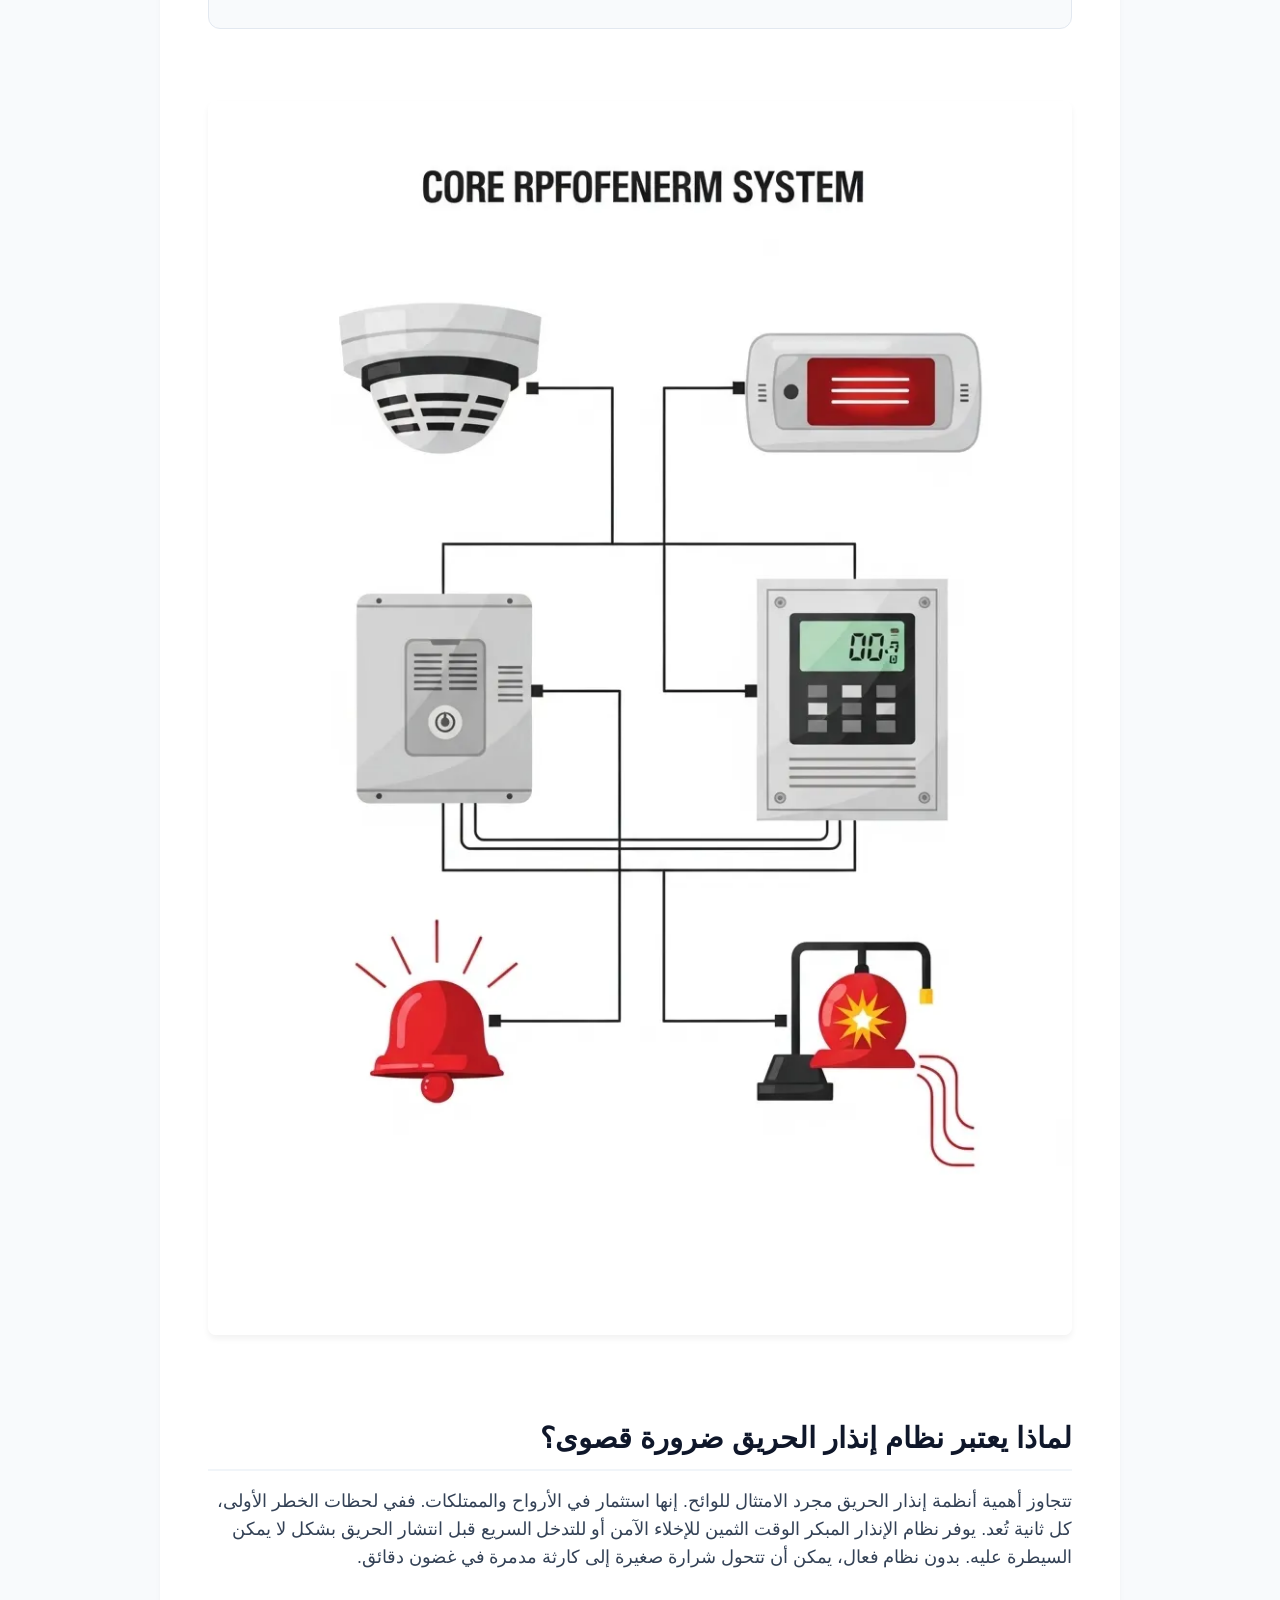
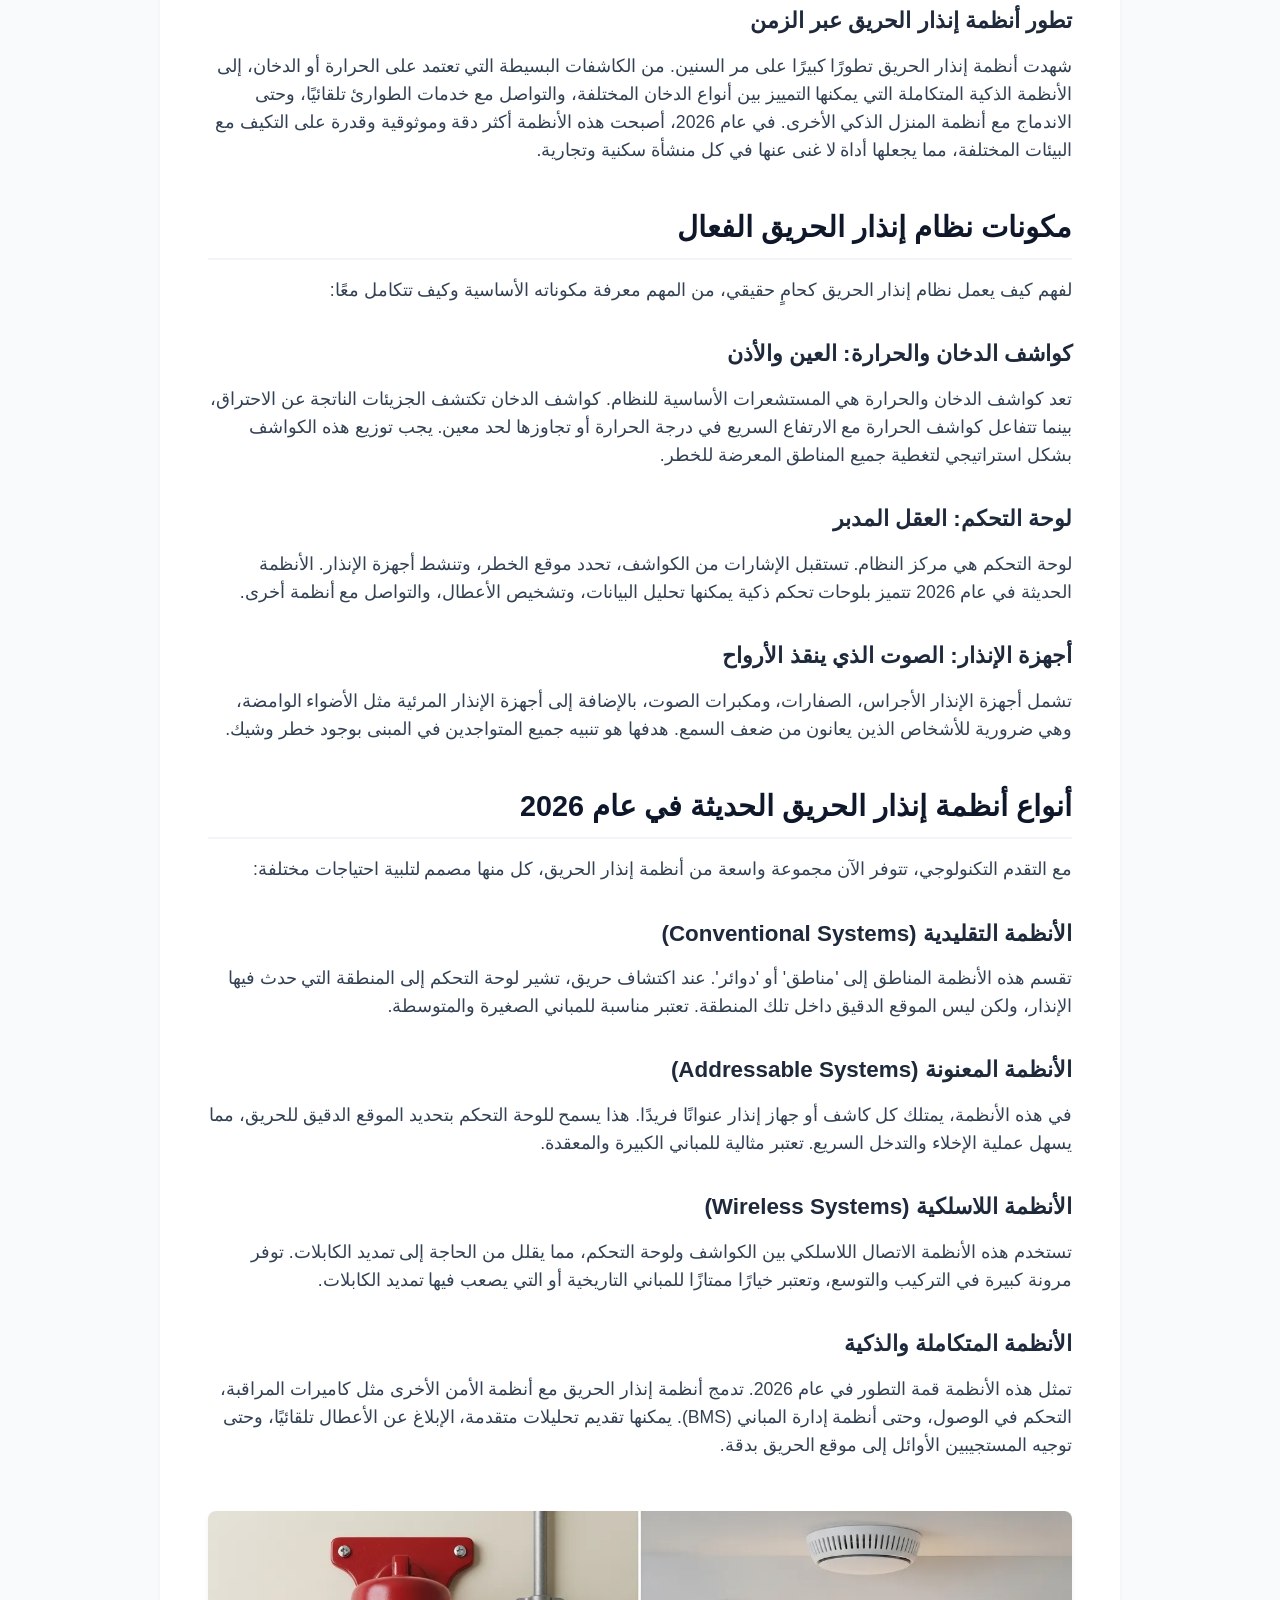
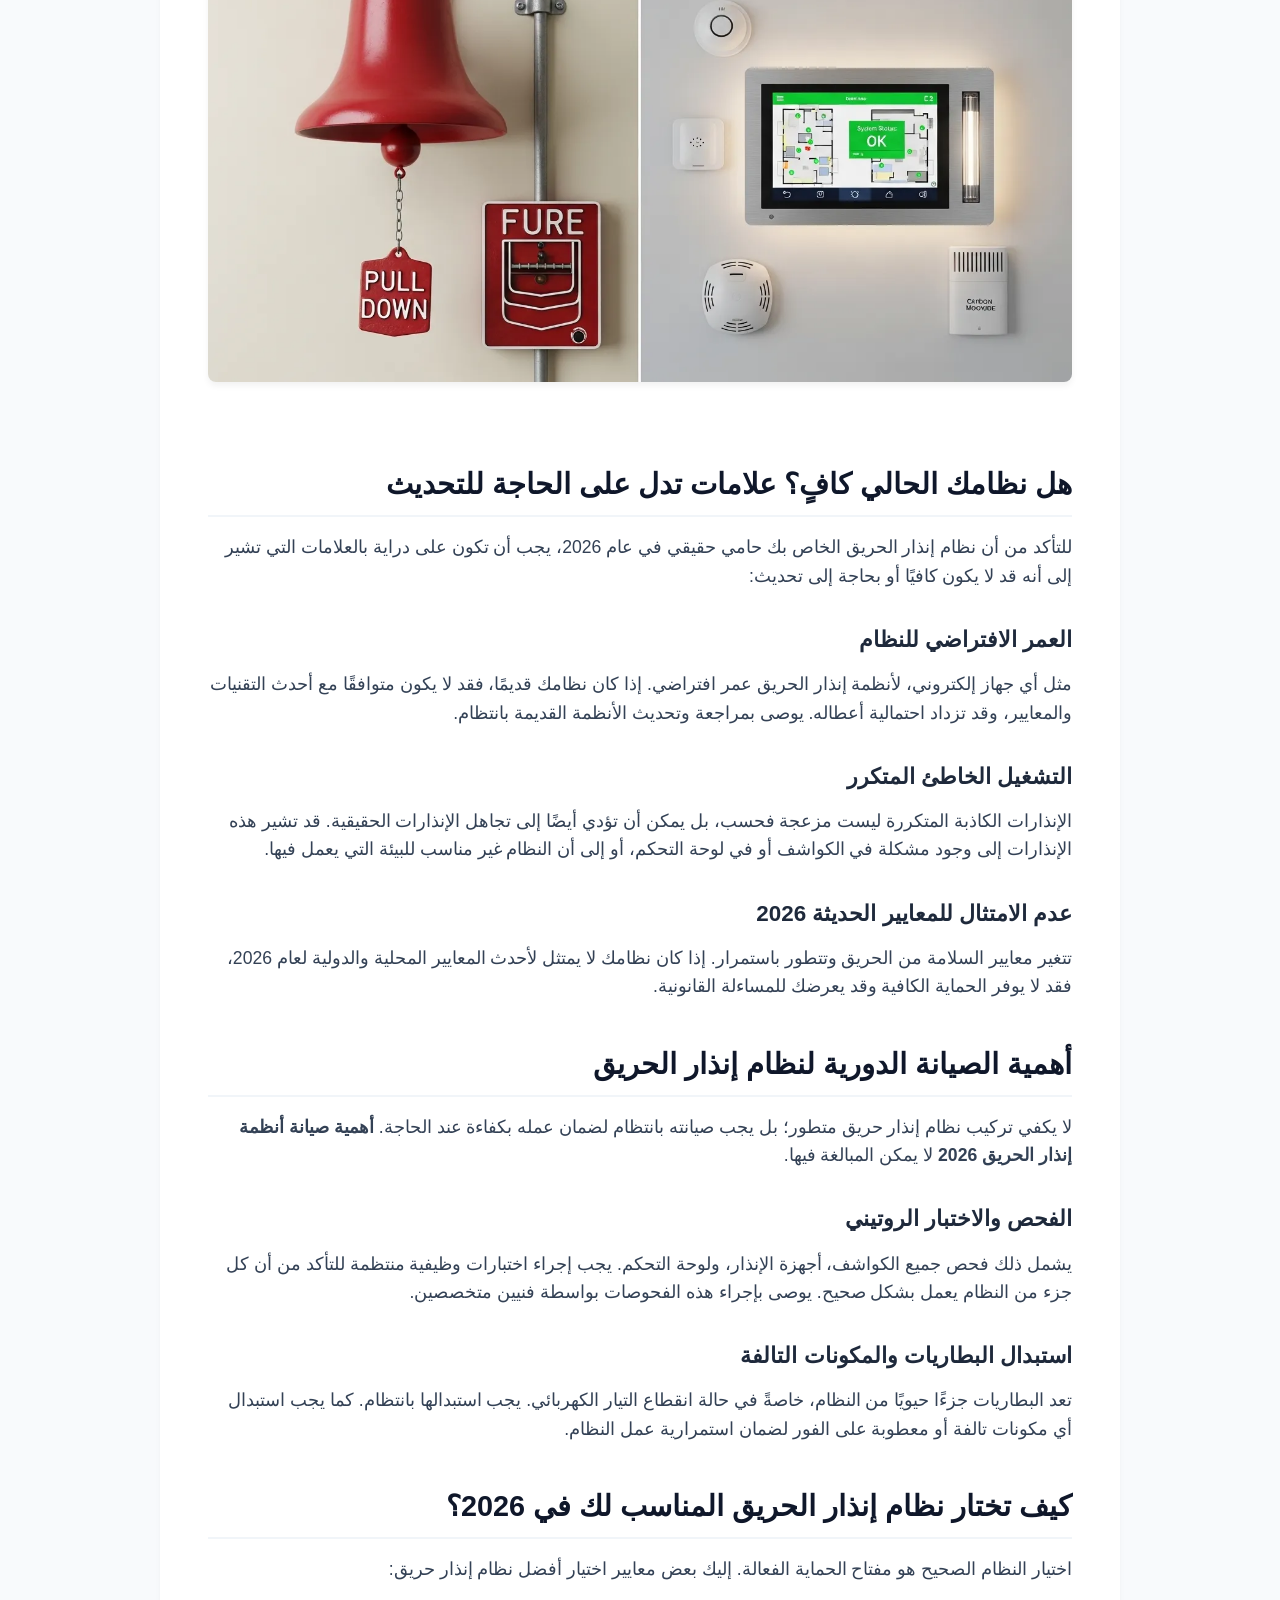
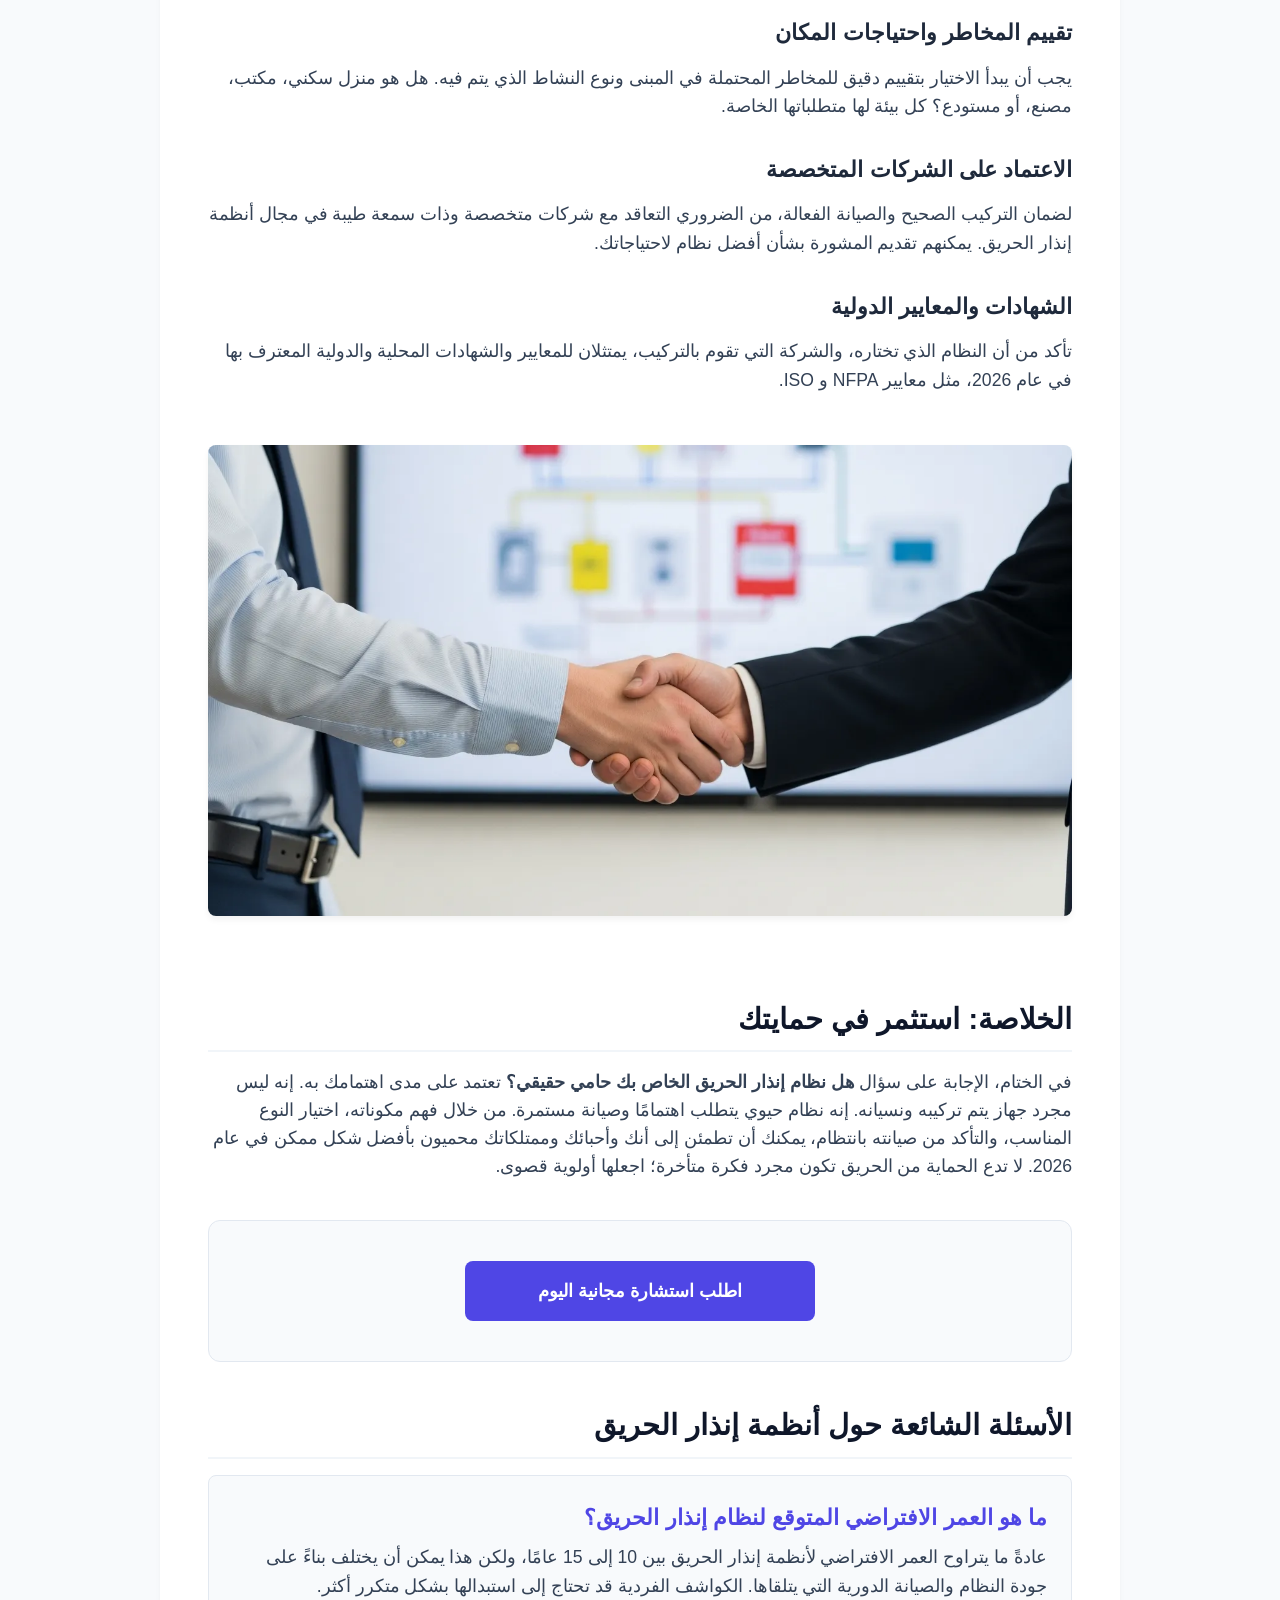
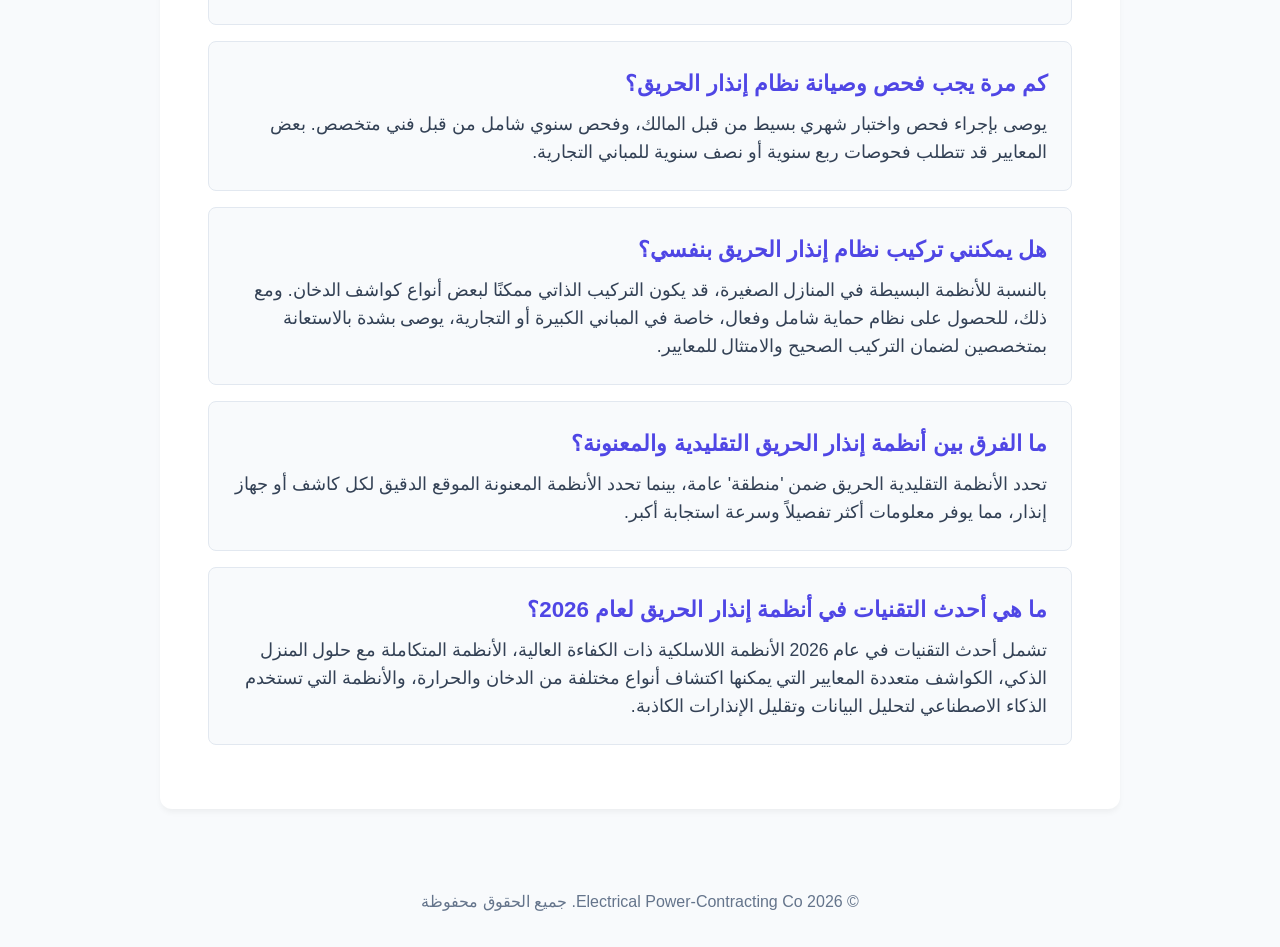
==== commit a937f5f2: "Update index.html" ====
--- a/electrical-power-contracting/index.html
+++ b/electrical-power-contracting/index.html
@@ -32,7 +32,7 @@
 <body>
     <header class="site-header">
         <div class="container">
-            <div class="logo">Electrical Power-Contracting Co.</div>
+            <div class="logo">Electrical Power Contracting Co</div>
             <nav>
                 <a href="https://gcasif141-coder.github.io/electrical-power-contracting/">الرئيسية</a>
                 <a href="#faq">الأسئلة الشائعة</a>
@@ -223,4 +223,4 @@
 
     <script src="script.js"></script>
 </body>
-</html>+</html>
